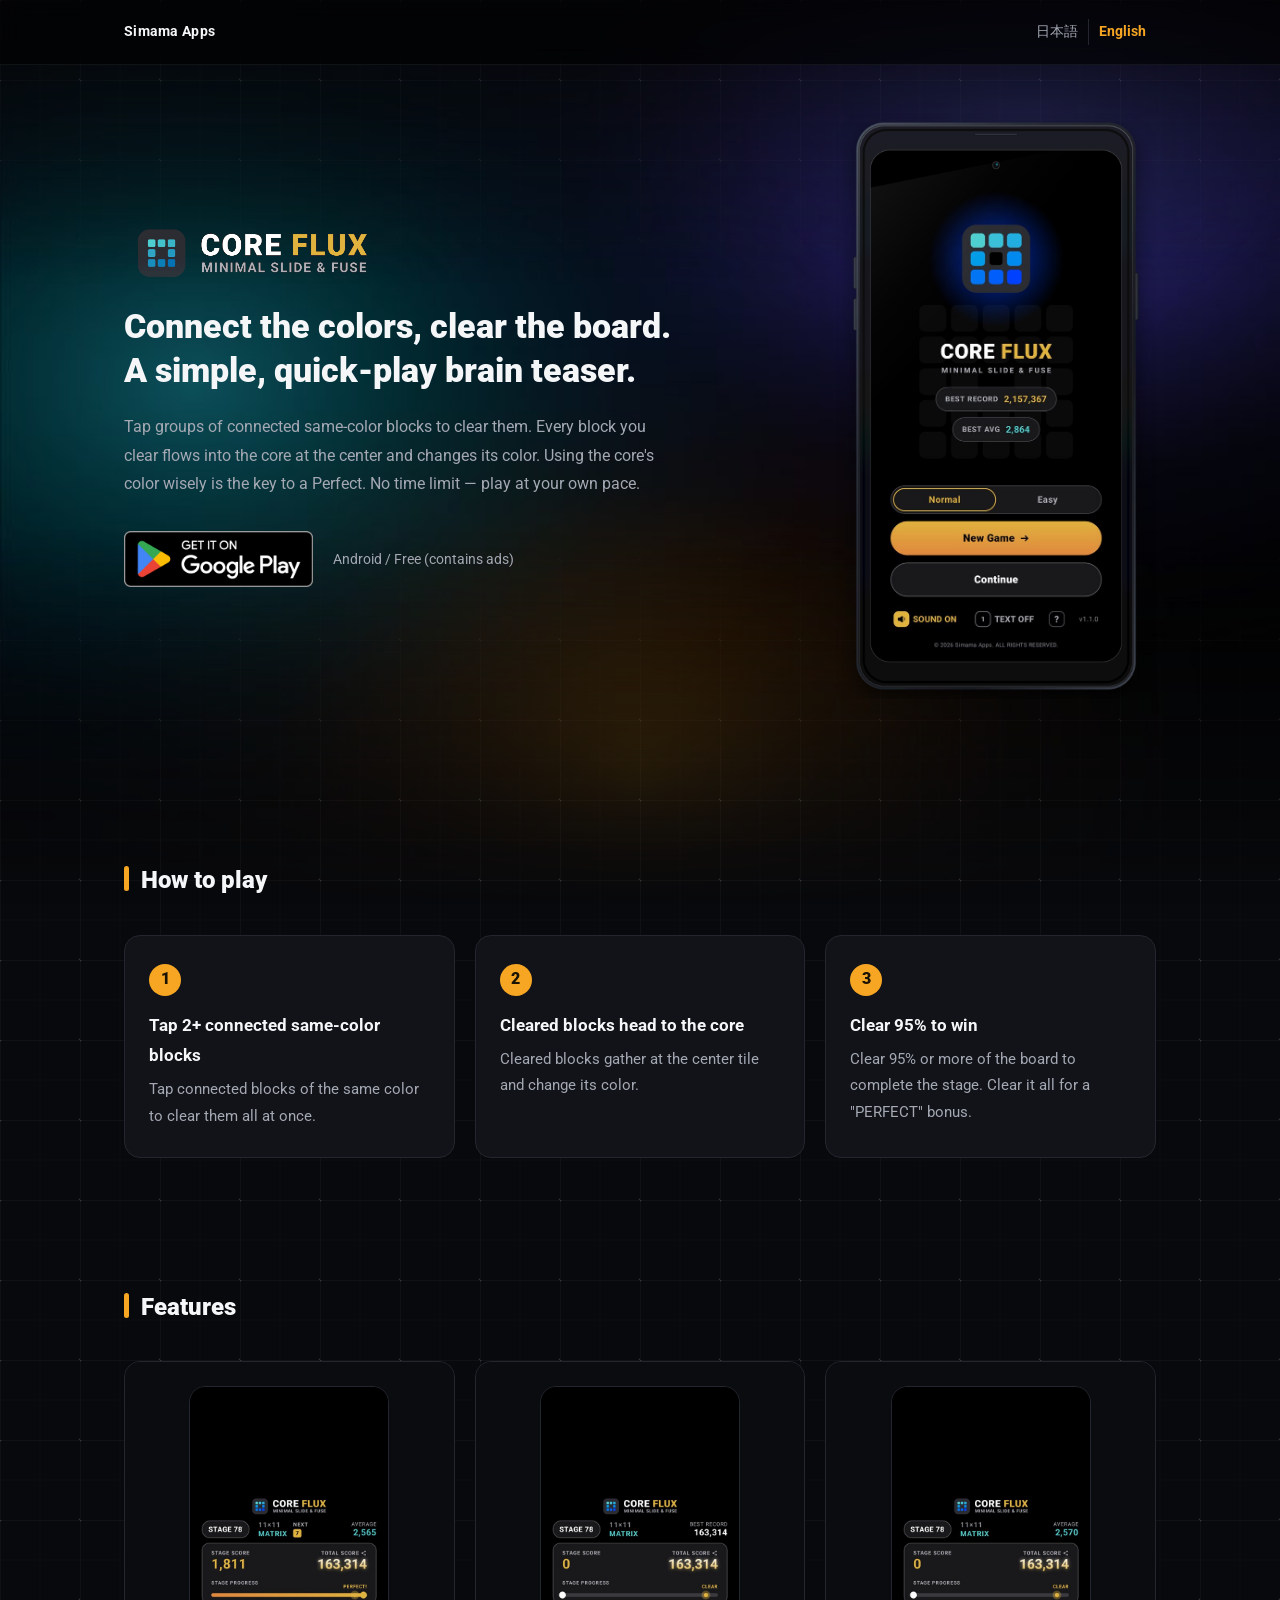
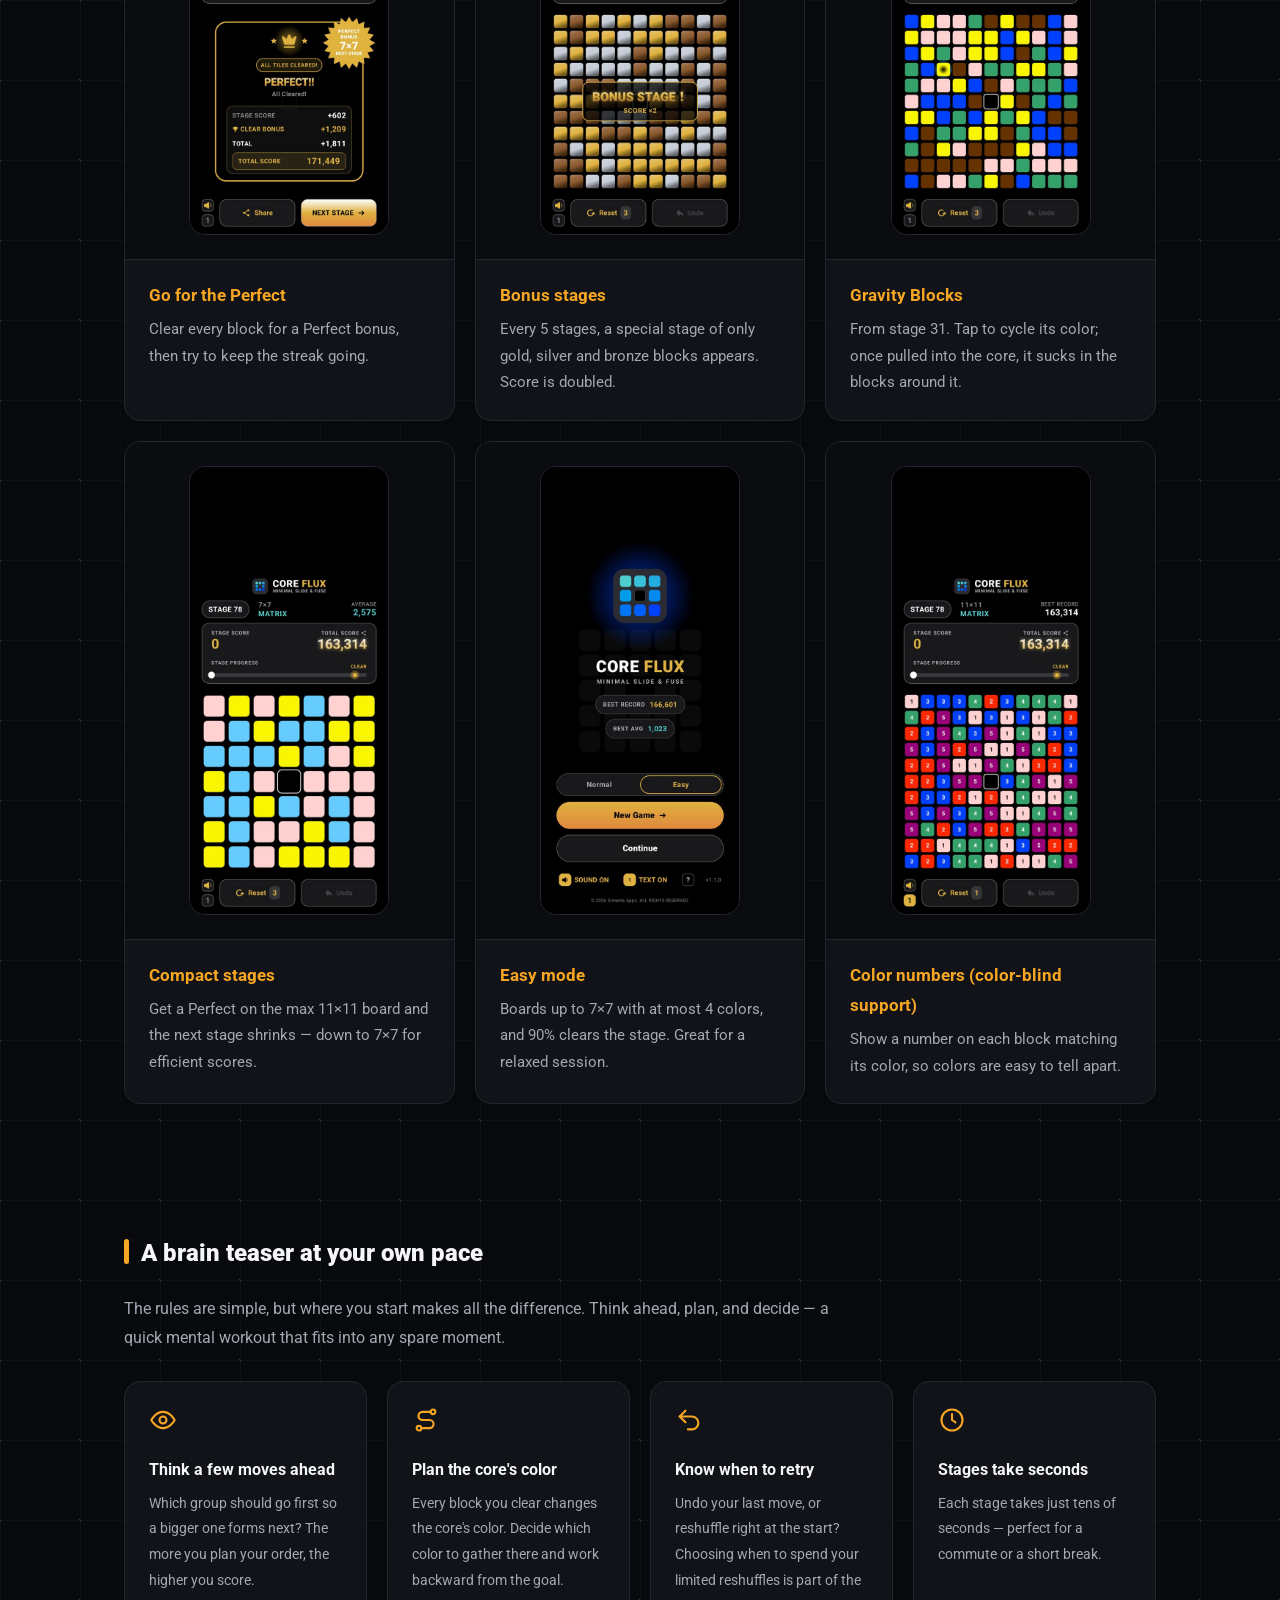
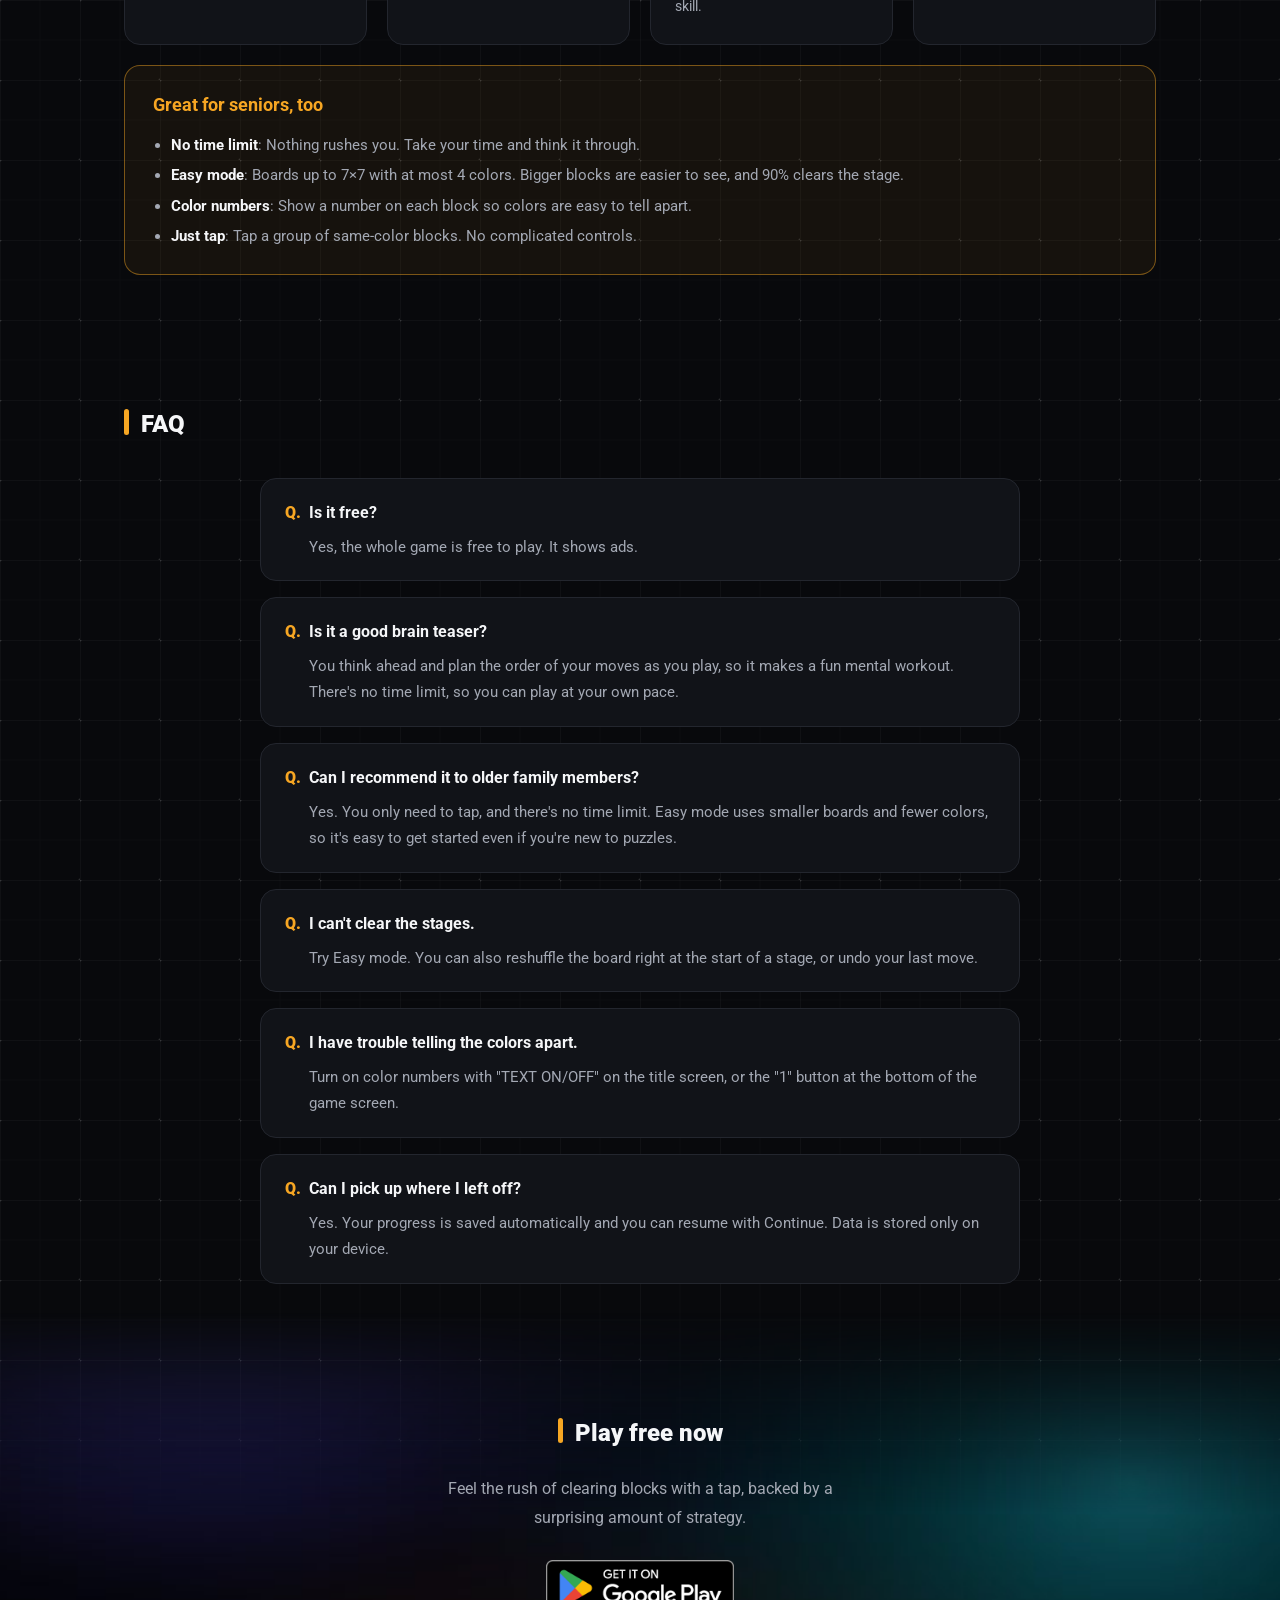
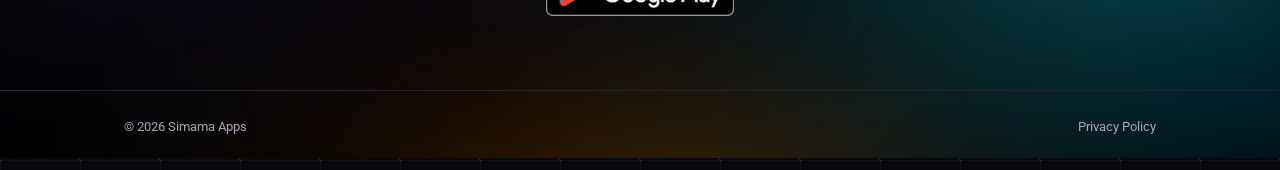
==== coreflux/index.html @ 22c0bf43 "Add Core Flux landing pages (ja/en), sitemap and robots.txt - coreflux/jp and coreflux/en landing pa" ====
<!DOCTYPE html>
<html lang="en">
<head>
<meta charset="UTF-8">
<meta name="viewport" content="width=device-width, initial-scale=1.0">
<title>Core Flux - Simama Apps</title>
<meta name="description" content="Core Flux, a minimal color-matching puzzle game for Android. Choose your language.">
<link rel="alternate" hreflang="ja" href="https://simamaapps.github.io/coreflux/jp/">
<link rel="alternate" hreflang="en" href="https://simamaapps.github.io/coreflux/en/">
<link rel="alternate" hreflang="x-default" href="https://simamaapps.github.io/coreflux/">
<link rel="icon" type="image/png" href="img/icon.png">
<link rel="stylesheet" href="css/style.css">
<script>
  (function () {
    var langs = navigator.languages || [navigator.language || ""];
    var ja = String(langs[0] || "").toLowerCase().indexOf("ja") === 0;
    location.replace(ja ? "jp/" : "en/");
  })();
</script>
</head>
<body>
<main class="wrap" style="padding: 80px 20px; text-align: center;">
  <img src="img/icon.png" alt="Core Flux" width="96" height="96" style="margin: 0 auto 24px; border-radius: 20px;">
  <p><a href="jp/" hreflang="ja">日本語</a> ／ <a href="en/" hreflang="en">English</a></p>
</main>
</body>
</html>
---- coreflux/css/style.css ----
:root {
  --bg: #07080b;
  --card: #111318;
  --card-media: #0b0c10;
  --border: #23262e;
  --text: #f5f6f8;
  --text-sub: #a3a8b3;
  --accent: #f6a623;
  --accent-ink: #1a1203;
  --radius: 16px;
  --max: 1080px;
}

* { box-sizing: border-box; }

html { scroll-behavior: smooth; scroll-padding-top: 72px; }

body {
  margin: 0;
  background: var(--bg) url("../img/bg-grid.png") repeat center top / 640px 640px;
  color: var(--text);
  font-family: "Roboto", "Hiragino Sans", "Noto Sans JP", "Yu Gothic", sans-serif;
  line-height: 1.8;
  -webkit-text-size-adjust: 100%;
  overflow-x: hidden;
}

img { max-width: 100%; height: auto; display: block; }

/* break Japanese lines at phrase boundaries instead of mid-word (Chrome/Edge; others fall back to normal) */
:lang(ja) :is(h1, h2, h3, p, li) { word-break: auto-phrase; line-break: strict; }

a { color: var(--accent); }

.wrap { max-width: var(--max); margin: 0 auto; padding: 0 24px; }

/* header */
.site-header {
  position: sticky; top: 0; z-index: 10;
  background: rgba(0, 0, 0, 0.6);
  -webkit-backdrop-filter: blur(12px); backdrop-filter: blur(12px);
  border-bottom: 1px solid rgba(255, 255, 255, 0.06);
}
.site-header .wrap {
  display: flex; align-items: center; justify-content: space-between;
  height: 64px; font-size: 0.9rem;
}
.site-name { color: var(--text); text-decoration: none; font-weight: 700; letter-spacing: 0.02em; }
.lang-nav { display: flex; align-items: center; }
.lang-nav a { color: var(--text-sub); text-decoration: none; padding: 0 10px; }
.lang-nav a + a { border-left: 1px solid var(--border); }
.lang-nav a[aria-current="true"] { color: var(--accent); font-weight: 700; }

/* hero */
.hero { position: relative; padding: 48px 0 96px; overflow-x: clip; }
.hero::before {
  content: ""; position: absolute; z-index: -1;
  top: -15%; left: 0; width: 100%; height: 130%;
  background: url("../img/bg-light.jpg") center / cover no-repeat;
  opacity: 1; pointer-events: none;
  mask-image: linear-gradient(to bottom, transparent 0%, #000 35%, #000 60%, transparent 100%);
  -webkit-mask-image: linear-gradient(to bottom, transparent 0%, #000 35%, #000 60%, transparent 100%);
}
.hero .wrap {
  display: grid; grid-template-columns: minmax(0, 1fr) 320px;
  gap: 64px; align-items: center;
}
.hero-logo { width: 260px; mix-blend-mode: lighten; margin-bottom: 24px; }
.hero h1 { font-size: 2.6rem; font-weight: 900; line-height: 1.3; margin: 0 0 20px; letter-spacing: 0.01em; }
.hero h1:lang(en) { font-size: 2.1rem; letter-spacing: 0; }
.hero .lead { color: var(--text-sub); margin: 0 0 32px; max-width: 34em; }
.get { display: flex; align-items: center; flex-wrap: wrap; gap: 12px 20px; }
.badge { display: inline-block; border-radius: 10px; }
/* the badge artwork itself stays untouched; only a glow is added around its outline */
.badge img { height: 56px; width: auto; transition: filter 0.2s ease; }
.badge:hover img, .badge:focus-visible img { filter: drop-shadow(0 0 12px rgba(246, 166, 35, 0.55)); }
.badge:focus-visible { outline: 2px solid var(--accent); outline-offset: 4px; }
.meta { color: var(--text-sub); font-size: 0.85rem; margin: 0; }

/* phone frame: screenshot sits behind the transparent screen of phone.png */
.phone { position: relative; width: 100%; aspect-ratio: 873 / 1600; }
.phone .screen {
  position: absolute; left: 11%; top: 6.375%; width: 78.12%; height: 87.19%;
  object-fit: cover; object-position: center bottom;
  border-radius: 7% / 3.5%; background: #000;
}
.phone .frame { position: absolute; inset: 0; width: 100%; height: 100%; pointer-events: none; }

/* sections */
section.block { padding: 64px 0; }
section.block h2 { font-size: 1.5rem; font-weight: 900; margin: 0 0 32px; }
section.block h2::before {
  content: ""; display: inline-block; width: 5px; height: 1.05em;
  background: var(--accent); border-radius: 3px; margin-right: 12px; vertical-align: -0.12em;
}

.card { background: var(--card); border: 1px solid var(--border); border-radius: var(--radius); }

/* how to play */
.steps { list-style: none; margin: 0; padding: 0; display: grid; grid-template-columns: repeat(3, minmax(0, 1fr)); gap: 20px; }
.steps li { padding: 28px 24px; }
.steps .num {
  display: inline-flex; align-items: center; justify-content: center;
  width: 32px; height: 32px; border-radius: 50%;
  background: var(--accent); color: var(--accent-ink); font-weight: 900; margin-bottom: 14px;
}
.steps h3 { font-size: 1.05rem; margin: 0 0 6px; }
.steps p { margin: 0; color: var(--text-sub); font-size: 0.92rem; }

/* features */
.features { display: grid; grid-template-columns: repeat(3, minmax(0, 1fr)); gap: 20px; }
.feature { overflow: hidden; display: flex; flex-direction: column; }
.feature .media {
  background: var(--card-media); border-bottom: 1px solid var(--border);
  padding: 24px; display: flex; justify-content: center;
}
.feature .media img {
  width: 200px; aspect-ratio: 1080 / 2424;
  border: 1px solid var(--border); border-radius: 16px;
}
.feature .body { padding: 20px 24px 24px; }
.feature h3 { font-size: 1.05rem; margin: 0 0 6px; color: var(--accent); }
.feature p { margin: 0; color: var(--text-sub); font-size: 0.92rem; }

/* brain training */
.section-lead { color: var(--text-sub); margin: -12px 0 28px; max-width: 46em; }
.brain-grid { display: grid; grid-template-columns: repeat(4, minmax(0, 1fr)); gap: 20px; }
.brain-card { padding: 24px; }
.brain-icon {
  width: 28px; height: 28px; margin-bottom: 12px;
  fill: none; stroke: var(--accent); stroke-width: 1.8; stroke-linecap: round; stroke-linejoin: round;
}
.brain-card h3 { font-size: 1rem; margin: 0 0 6px; }
.brain-card p { margin: 0; color: var(--text-sub); font-size: 0.9rem; }
.senior {
  margin-top: 20px; padding: 24px 28px;
  border-color: rgba(246, 166, 35, 0.45); background: rgba(246, 166, 35, 0.06);
}
.senior h3 { font-size: 1.1rem; margin: 0 0 10px; color: var(--accent); }
.senior ul { margin: 0; padding-left: 1.2em; color: var(--text-sub); font-size: 0.92rem; }
.senior li + li { margin-top: 4px; }
.senior strong { color: var(--text); }

/* faq */
.faq-list { max-width: 760px; margin: 0 auto; display: grid; gap: 16px; }
.faq-item { padding: 20px 24px; }
.faq-item h3 { font-size: 1rem; margin: 0 0 6px; }
.faq-item h3::before { content: "Q."; color: var(--accent); font-weight: 900; margin-right: 8px; }
.faq-item p { margin: 0 0 0 1.6em; color: var(--text-sub); font-size: 0.92rem; }

/* cta */
.cta { position: relative; text-align: center; padding-top: 96px; padding-bottom: 96px; overflow-x: clip; }
.cta::before {
  content: ""; position: absolute; z-index: -1;
  top: -10%; left: -5%; width: 110%; height: 130%;
  background: url("../img/bg-light.jpg") center / cover no-repeat;
  opacity: 1; pointer-events: none; transform: scaleX(-1);
  mask-image: linear-gradient(to bottom, transparent 0%, #000 45%);
  -webkit-mask-image: linear-gradient(to bottom, transparent 0%, #000 45%);
}
.cta p { color: var(--text-sub); margin: -12px auto 28px; max-width: 26em; }
.cta .badge { display: inline-block; }

/* footer */
.site-footer { border-top: 1px solid var(--border); padding: 24px 0 32px; font-size: 0.8rem; color: var(--text-sub); }
.site-footer .wrap { display: flex; flex-wrap: wrap; gap: 8px 24px; justify-content: space-between; }
.site-footer a { color: var(--text-sub); text-decoration: none; }
.site-footer a:hover { color: var(--text); }

/* tablet */
@media (max-width: 960px) {
  .features { grid-template-columns: repeat(2, minmax(0, 1fr)); }
  .brain-grid { grid-template-columns: repeat(2, minmax(0, 1fr)); }
}

/* mobile */
@media (max-width: 760px) {
  .wrap { padding: 0 16px; }
  .hero { padding: 24px 0 48px; }
  .hero .wrap { grid-template-columns: minmax(0, 1fr); gap: 40px; }
  .hero::before { right: -30%; width: 120%; }
  .hero-logo { width: 200px; }
  .hero h1 { font-size: 1.75rem; }
  .hero h1:lang(en) { font-size: 1.5rem; }
  .hero .phone { max-width: 260px; margin: 0 auto; }
  .badge img { height: 48px; }
  section.block { padding: 44px 0; }
  section.block h2 { font-size: 1.3rem; margin-bottom: 24px; }
  .steps { grid-template-columns: minmax(0, 1fr); gap: 12px; }
  .steps li { padding: 20px; }
  .features { grid-template-columns: minmax(0, 1fr); gap: 16px; }
  .brain-grid { grid-template-columns: minmax(0, 1fr); gap: 12px; }
  .brain-card { padding: 20px; }
  .senior { padding: 20px; }
  .feature .media img { width: 180px; }
  .faq-item { padding: 16px 18px; }
  .faq-item p { margin-left: 0; }
  .cta { padding-top: 56px; padding-bottom: 64px; }
}
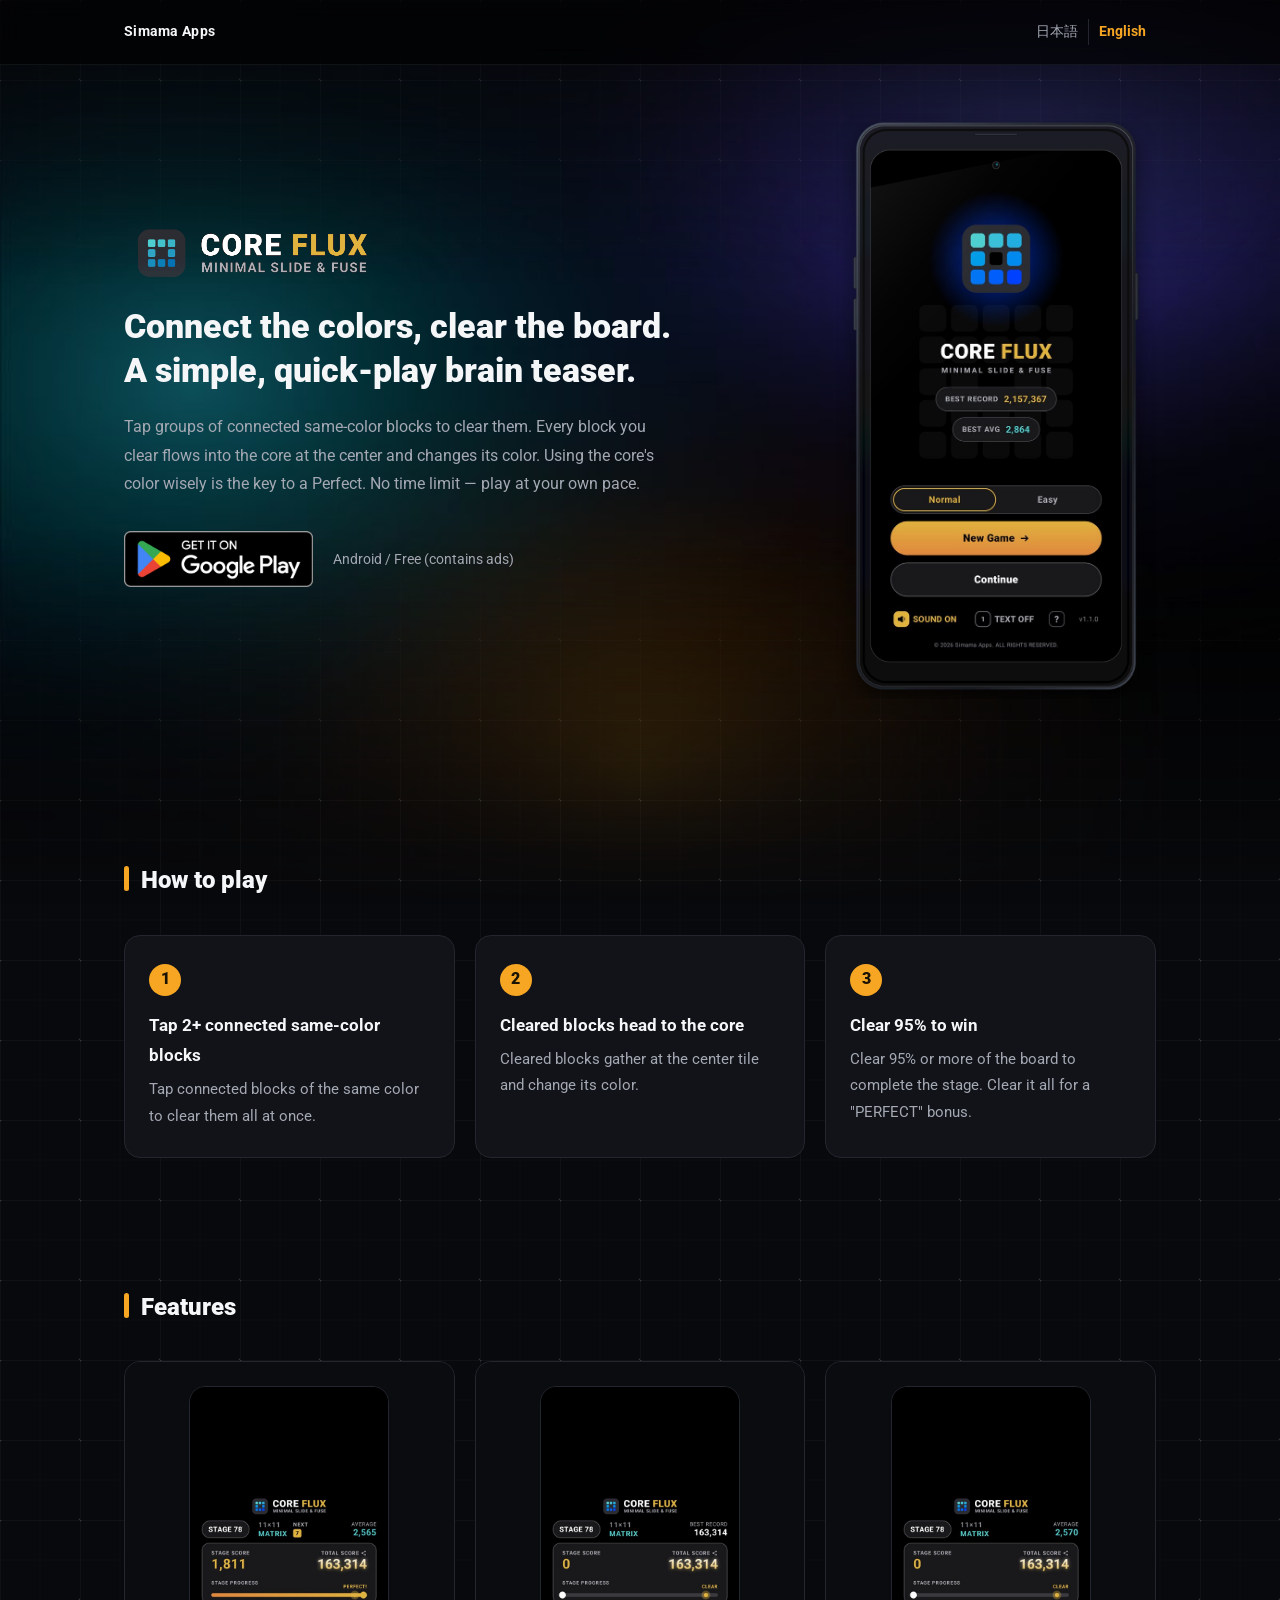
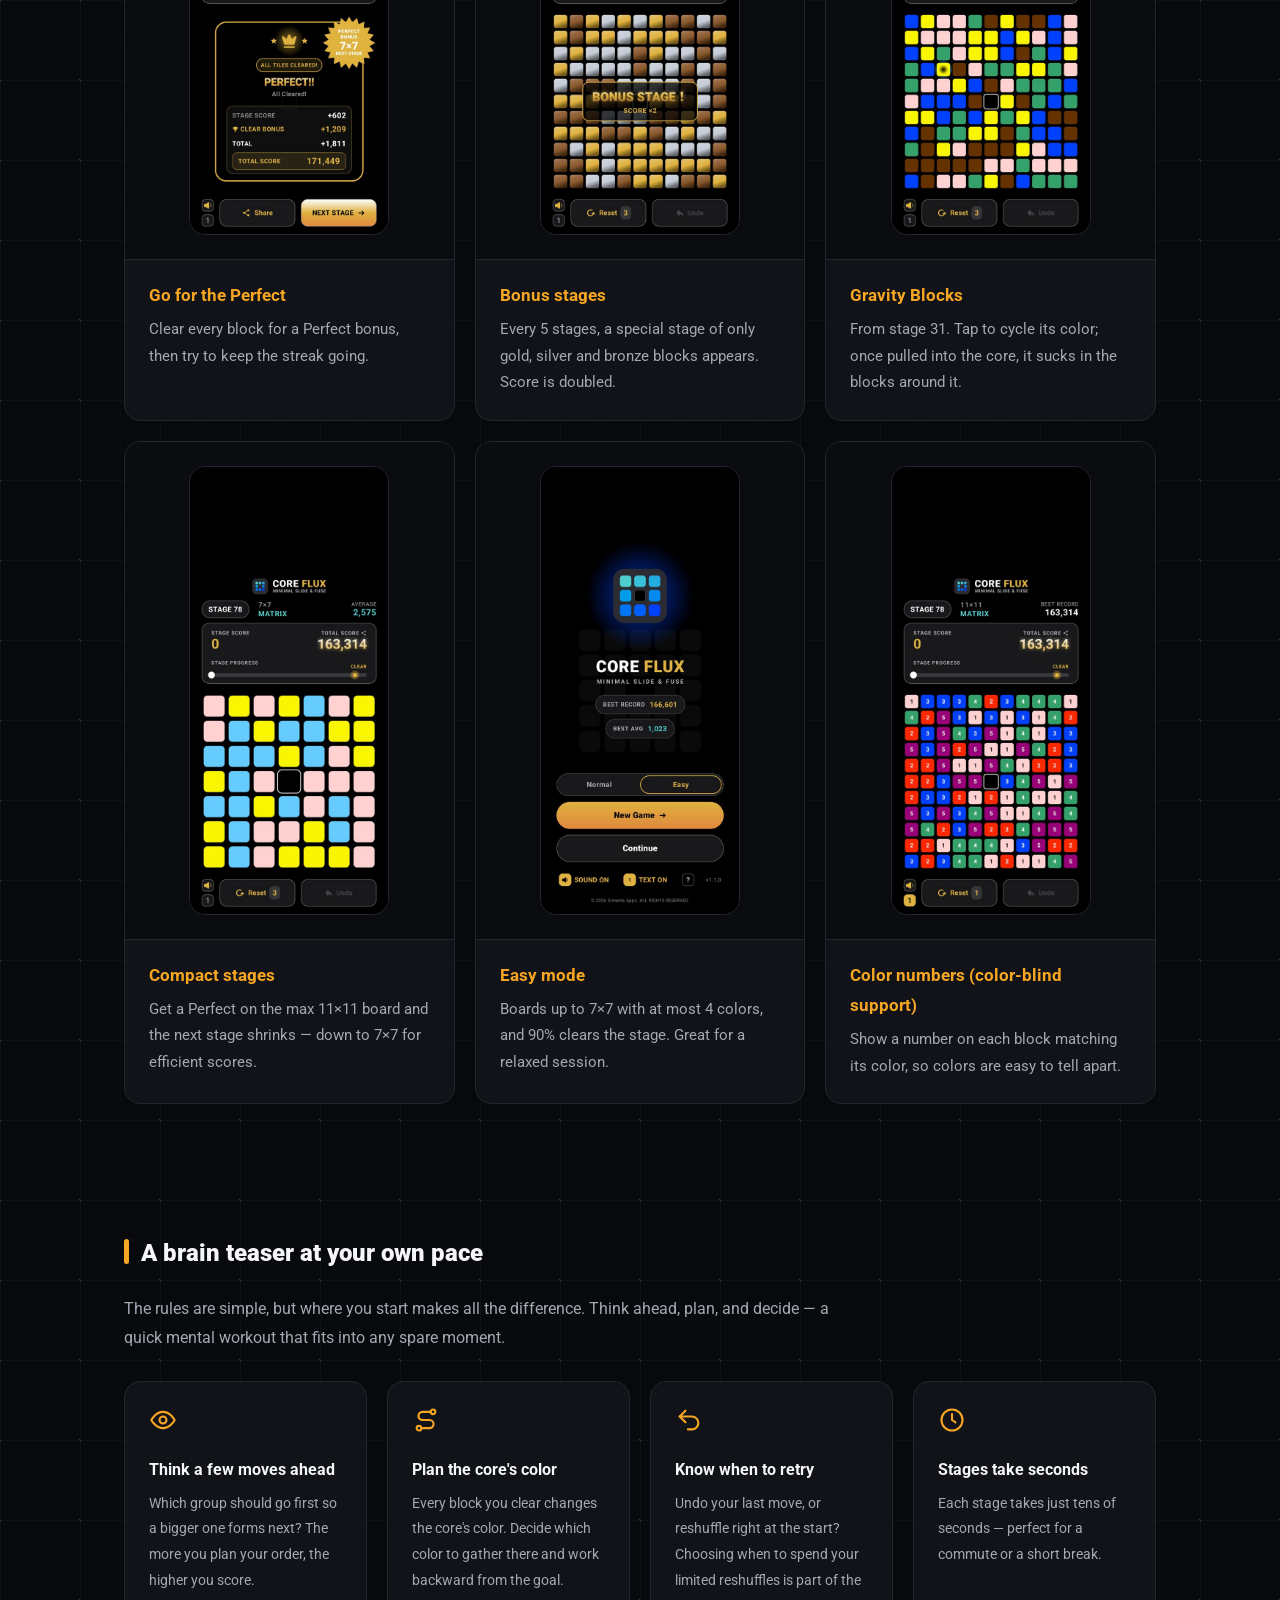
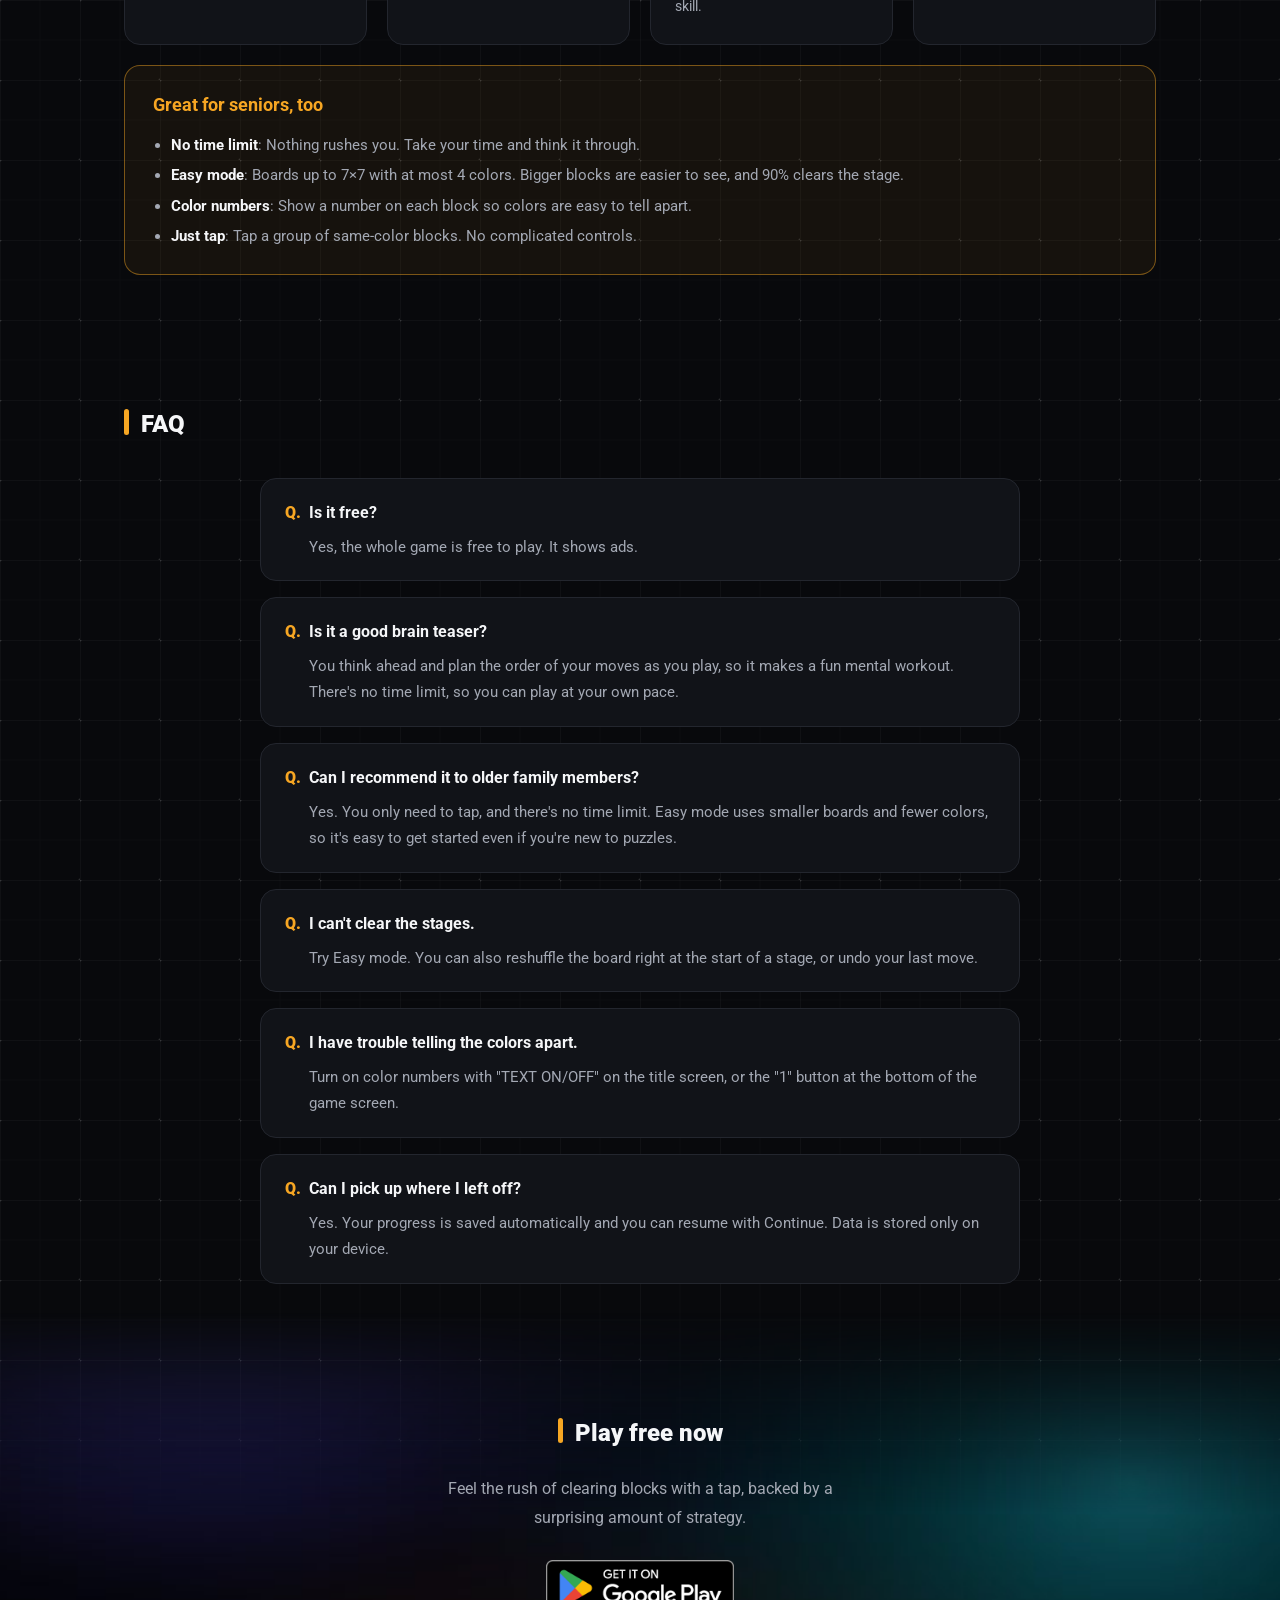
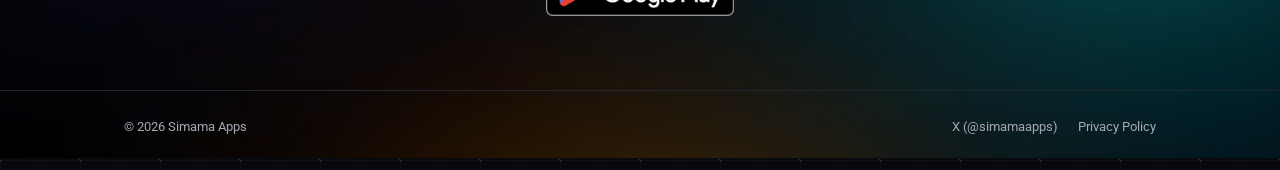
==== commit a265b381: "Add Cloudflare Web Analytics and disclose it in the privacy policy Co-Authored-By: Claude Opus 5.5 <" ====
--- a/coreflux/index.html
+++ b/coreflux/index.html
@@ -23,5 +23,6 @@
   <img src="img/icon.png" alt="Core Flux" width="96" height="96" style="margin: 0 auto 24px; border-radius: 20px;">
   <p><a href="jp/" hreflang="ja">日本語</a> ／ <a href="en/" hreflang="en">English</a></p>
 </main>
+<!-- Cloudflare Web Analytics --><script type='module' src='https://static.cloudflareinsights.com/beacon.min.js' data-cf-beacon='{"token": "02e5aab1bbf64302afbf8366664e365f"}'></script><!-- End Cloudflare Web Analytics -->
 </body>
 </html>
--- a/coreflux/css/style.css
+++ b/coreflux/css/style.css
@@ -165,6 +165,7 @@
 .site-footer { border-top: 1px solid var(--border); padding: 24px 0 32px; font-size: 0.8rem; color: var(--text-sub); }
 .site-footer .wrap { display: flex; flex-wrap: wrap; gap: 8px 24px; justify-content: space-between; }
 .site-footer a { color: var(--text-sub); text-decoration: none; }
+.footer-links { display: flex; flex-wrap: wrap; gap: 8px 20px; }
 .site-footer a:hover { color: var(--text); }
 
 /* tablet */
